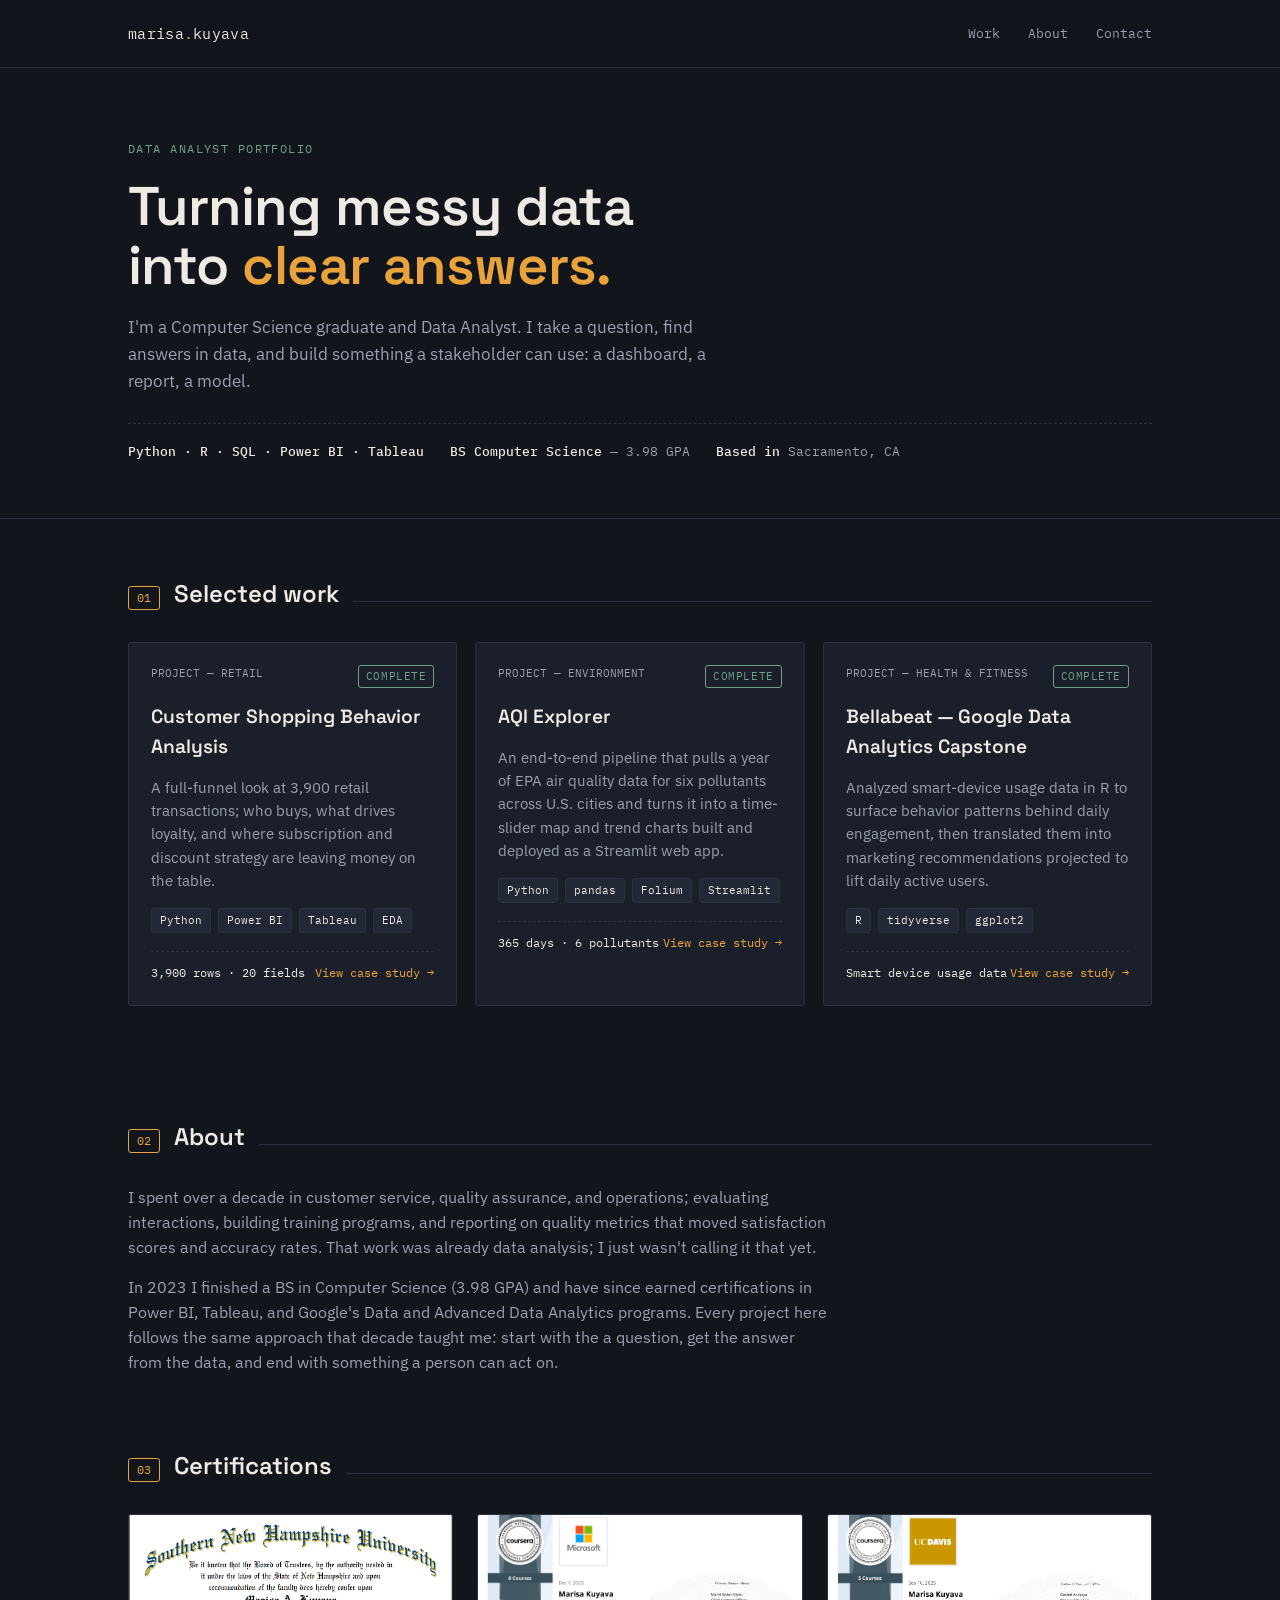
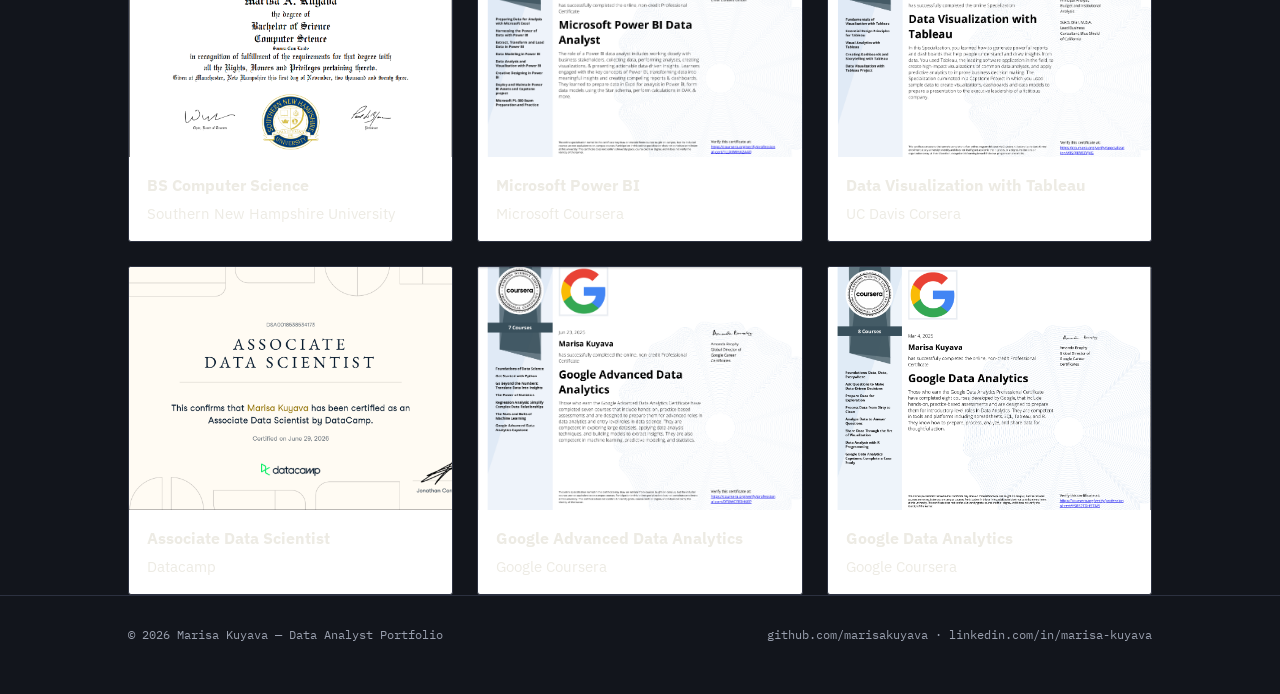
==== index.html @ cfd47272 "Initial commit" ====
<!DOCTYPE html>
<html lang="en">

<head>
  <meta charset="UTF-8">
  <meta name="viewport" content="width=device-width, initial-scale=1.0">
  <title>Marisa Kuyava — Data Analyst Portfolio</title>
  <link rel="preconnect" href="https://fonts.googleapis.com">
  <link
    href="https://fonts.googleapis.com/css2?family=Space+Grotesk:wght@500;600;700&family=IBM+Plex+Sans:wght@400;500&family=IBM+Plex+Mono:wght@400;500&display=swap"
    rel="stylesheet">
  <link rel="stylesheet" href="assets/style.css">
</head>

<body>

  <header class="site-header">
    <div class="wrap">
      <div class="logo">marisa<span>.</span>kuyava</div>
      <nav class="nav">
        <a href="#work">Work</a>
        <a href="#about">About</a>
        <a href="#contact">Contact</a>
      </nav>
    </div>
  </header>

  <section class="hero">
    <div class="wrap">
      <p class="eyebrow">Data Analyst Portfolio</p>
      <h1>Turning messy data<br>into <em>clear answers.</em></h1>
      <p class="lede">
        I'm a Computer Science graduate and Data Analyst.
        I take a question, find answers in data, and build
        something a stakeholder can use: a dashboard, a report, a
        model.
      </p>
      <div class="hero-meta">
        <span><b>Python · R · SQL · Power BI · Tableau</b></span>
        <span><b>BS Computer Science</b> — 3.98 GPA</span>
        <span><b>Based in</b> Sacramento, CA</span>
      </div>
    </div>
  </section>

  <section class="section" id="work">
    <div class="wrap">
      <div class="section-head">
        <span class="tag">01</span>
        <h2>Selected work</h2>
        <div class="rule"></div>
      </div>

      <div class="tickets">
        <div class="ticket">
          <div class="ticket-row">
            <span>PROJECT — RETAIL</span>
            <span class="stamp">Complete</span>
          </div>
          <h3>Customer Shopping Behavior Analysis</h3>
          <p>
            A full-funnel look at 3,900 retail transactions; who buys, what
            drives loyalty, and where subscription and discount strategy are
            leaving money on the table.
          </p>
          <div class="tools">
            <span class="chip">Python</span>
            <span class="chip">Power BI</span>
            <span class="chip">Tableau</span>
            <span class="chip">EDA</span>
          </div>
          <div class="ticket-foot">
            <span>3,900 rows · 20 fields</span>
            <a class="go" href="projects/customer-shopping-behavior.html">View case study →</a>
          </div>
        </div>

        <div class="ticket">
          <div class="ticket-row">
            <span>PROJECT — ENVIRONMENT</span>
            <span class="stamp">Complete</span>
          </div>
          <h3>AQI Explorer</h3>
          <p>
            An end-to-end pipeline that pulls a year of EPA air quality data
            for six pollutants across U.S. cities and turns it into a
            time-slider map and trend charts built and deployed as a
            Streamlit web app.
          </p>
          <div class="tools">
            <span class="chip">Python</span>
            <span class="chip">pandas</span>
            <span class="chip">Folium</span>
            <span class="chip">Streamlit</span>
          </div>
          <div class="ticket-foot">
            <span>365 days · 6 pollutants</span>
            <a class="go" href="projects/aqi-explorer.html">View case study →</a>
          </div>
        </div>

        <div class="ticket">
          <div class="ticket-row">
            <span>PROJECT — HEALTH & FITNESS</span>
            <span class="stamp">Complete</span>
          </div>
          <h3>Bellabeat — Google Data Analytics Capstone</h3>
          <p>
            Analyzed smart-device usage data in R to surface behavior patterns
            behind daily engagement, then translated them into marketing
            recommendations projected to lift daily active users.
          </p>
          <div class="tools">
            <span class="chip">R</span>
            <span class="chip">tidyverse</span>
            <span class="chip">ggplot2</span>
          </div>
          <div class="ticket-foot">
            <span>Smart device usage data</span>
            <a class="go" href="projects/bellabeat.html">View case study →</a>
          </div>
        </div>
      </div>
    </div>
  </section>

  <section class="section" id="about">
    <div class="wrap">
      <div class="section-head">
        <span class="tag">02</span>
        <h2>About</h2>
        <div class="rule"></div>
      </div>
      <div class="prose">
        <p>
          I spent over a decade in customer service, quality assurance, and
          operations; evaluating interactions, building training programs,
          and reporting on quality metrics that moved satisfaction scores and
          accuracy rates. That work was already data analysis; I just wasn't
          calling it that yet.
        </p>
        <p>
          In 2023 I finished a BS in Computer Science (3.98 GPA) and have
          since earned certifications in Power BI, Tableau, and Google's Data
          and Advanced Data Analytics programs. Every project here follows the
          same approach that decade taught me: start with the a question,
          get the answer from the data, and end with something a person can act on.
        </p>
      </div>
    </div>
  </section>

  <section id="certifications" class="tight" style="background:var(--paper)">
    <div class="wrap">
      <div class="section-head">
        <span class="tag">03</span>
        <h2>Certifications</h2>
        <div class="rule"></div>
      </div>
      

      <div class="cert-grid">

        <div class="cert-card">
          <div class="cert-thumb">
            <img src="images/Marisa Kuyava BS CS.png" alt="BS Computer Science Diploma">
          </div>
          <div class="cert-body">
            <h4>BS Computer Science</h4>
            <p class="cert-issuer">Southern New Hampshire University</p>
          </div>
        </div>

        <div class="cert-card">
          <div class="cert-thumb">
            <img src="images/MicrosoftPowerBIDataAnalyst.png" alt="Microsoft Power BI Certificate">
          </div>
          <div class="cert-body">
            <h4>Microsoft Power BI</h4>
            <p class="cert-issuer">Microsoft Coursera</p>
          </div>
        </div>

          <div class="cert-card">
            <div class="cert-thumb">
              <img src="images/Data_Visualization_Tableau_Specialization_UCDavis.png" alt="Data Visualization with Tableau Certificate">
            </div>
            <div class="cert-body">
              <h4>Data Visualization with Tableau</h4>
              <p class="cert-issuer">UC Davis Corsera</p>
            </div>
          </div>

        <div class="cert-card">
          <div class="cert-thumb">
            <img src="images/Data_Scientist_DataCamp.png" alt="Associate Data Scientist Certificate">
          </div>
          <div class="cert-body">
            <h4>Associate Data Scientist</h4>
            <p class="cert-issuer">Datacamp</p>
          </div>
        </div>

            <div class="cert-card">
              <div class="cert-thumb">
                <img src="images/GoogleAdvancedDataAnalytic.png" alt="Google Advanced Data Analytics Certificate">
              </div>
              <div class="cert-body">
                <h4>Google Advanced Data Analytics</h4>
                <p class="cert-issuer">Google Coursera</p>
              </div>
            </div>

        

        <div class="cert-card">
          <div class="cert-thumb">
            <img src="images/GoogleDataAnalytics.png" alt="Google Data Analytics Certificate">
          </div>
          <div class="cert-body">
            <h4>Google Data Analytics</h4>
            <p class="cert-issuer">Google Coursera</p>
          </div>
        </div>

      </div>
    </div>
  </section>

  <footer class="site-footer" id="contact">
    <div class="wrap" style="display:flex; justify-content:space-between; flex-wrap:wrap; gap:10px; width:100%;">
      <span>© 2026 Marisa Kuyava — Data Analyst Portfolio</span>
      <span>github.com/marisakuyava · linkedin.com/in/marisa-kuyava</span>
    </div>
  </footer>

  <div class="lightbox" id="certLightbox">
    <button class="lightbox-close" id="certLightboxClose" aria-label="Close">&times;</button>
    <img src="" alt="" id="certLightboxImg">
  </div>

  <script>
  const lightbox = document.getElementById("certLightbox");
  const lightboxImg = document.getElementById("certLightboxImg");

  document.querySelectorAll(".cert-thumb img").forEach((img) => {
    img.addEventListener("click", () => {
      lightboxImg.src = img.src;
      lightboxImg.alt = img.alt;
      lightbox.classList.add("open");
    });
  });

  function closeLightbox() { lightbox.classList.remove("open"); }

  document.getElementById("certLightboxClose").addEventListener("click", closeLightbox);
  lightbox.addEventListener("click", (e) => { if (e.target === lightbox) closeLightbox(); });
  document.addEventListener("keydown", (e) => { if (e.key === "Escape") closeLightbox(); });
</script>

</body>

</html>
---- assets/style.css ----
/* ---------- Tokens ---------- */
:root{
  --bg: #12151c;
  --surface: #1b1f29;
  --surface-2: #232837;
  --line: #2c3140;
  --text: #edebe4;
  --text-dim: #9aa0af;
  --amber: #e8a33d;
  --sage: #6fa08c;
  --mono: "IBM Plex Mono", "SF Mono", Consolas, monospace;
  --sans: "IBM Plex Sans", -apple-system, Segoe UI, Roboto, sans-serif;
  --disp: "Space Grotesk", var(--sans);
  --radius: 3px;
}

@media (prefers-reduced-motion: reduce){
  *{ animation-duration: 0.01ms !important; transition-duration: 0.01ms !important; }
}

*{ box-sizing: border-box; }
html{ scroll-behavior: smooth; }
body{
  margin:0;
  background: var(--bg);
  color: var(--text);
  font-family: var(--sans);
  line-height: 1.55;
  font-size: 16px;
}

a{ color: inherit; text-decoration: none; }
a:focus-visible, button:focus-visible{
  outline: 2px solid var(--amber);
  outline-offset: 3px;
}

img{ max-width:100%; display:block; }

.wrap{
  max-width: 1080px;
  margin: 0 auto;
  padding: 0 28px;
}

/* ---------- Header ---------- */
.site-header{
  border-bottom: 1px solid var(--line);
  padding: 22px 0;
  position: sticky; top:0;
  background: rgba(18,21,28,0.92);
  backdrop-filter: blur(6px);
  z-index: 10;
}
.site-header .wrap{
  display:flex; align-items:center; justify-content:space-between;
}
.logo{
  font-family: var(--mono);
  font-size: 15px;
  letter-spacing: 0.02em;
  color: var(--text);
}
.logo span{ color: var(--amber); }
.nav{ display:flex; gap:28px; font-family: var(--mono); font-size: 13px; color: var(--text-dim); }
.nav a:hover{ color: var(--text); }

/* ---------- Hero ---------- */
.hero{
  padding: 72px 0 56px;
  border-bottom: 1px solid var(--line);
}
.hero .eyebrow{
  font-family: var(--mono);
  font-size: 12px;
  letter-spacing: 0.12em;
  text-transform: uppercase;
  color: var(--sage);
  margin: 0 0 18px;
}
.hero h1{
  font-family: var(--disp);
  font-size: clamp(2.1rem, 5vw, 3.4rem);
  line-height: 1.08;
  margin: 0 0 20px;
  font-weight: 600;
  letter-spacing: -0.01em;
}
.hero h1 em{
  font-style: normal;
  color: var(--amber);
}
.hero p.lede{
  max-width: 620px;
  font-size: 1.08rem;
  color: var(--text-dim);
  margin: 0 0 28px;
}
.hero-meta{
  display:flex; gap:26px; flex-wrap: wrap;
  font-family: var(--mono); font-size: 13px; color: var(--text-dim);
  border-top: 1px dashed var(--line);
  padding-top: 18px; margin-top: 8px;
}
.hero-meta b{ color: var(--text); font-weight: 500; }

/* ---------- Section labels ---------- */
.section{ padding: 56px 0; }
.section-head{
  display:flex; align-items:baseline; gap:14px;
  margin-bottom: 30px;
}
.section-head .tag{
  font-family: var(--mono); font-size: 12px; color: var(--amber);
  border: 1px solid var(--amber); border-radius: var(--radius);
  padding: 2px 8px;
}
.section-head h2{
  font-family: var(--disp); font-size: 1.5rem; margin:0; font-weight: 600;
}
.section-head .rule{
  flex:1; height:1px; background: var(--line);
}

/* ---------- Project tickets (signature element) ---------- */
.tickets{
  display:grid;
  grid-template-columns: repeat(auto-fill, minmax(300px, 1fr));
  gap: 18px;
}
.ticket{
  background: var(--surface);
  border: 1px solid var(--line);
  border-radius: var(--radius);
  padding: 22px;
  display:flex; flex-direction:column; gap:14px;
  transition: border-color .15s ease, transform .15s ease;
  position: relative;
}
.ticket:hover{ border-color: var(--amber); transform: translateY(-2px); }
.ticket-row{
  display:flex; justify-content:space-between; align-items:flex-start;
  font-family: var(--mono); font-size: 11px; color: var(--text-dim);
}
.stamp{
  font-family: var(--mono); font-size: 11px;
  border: 1px solid var(--sage); color: var(--sage);
  border-radius: var(--radius); padding: 2px 7px;
  text-transform: uppercase; letter-spacing: .05em;
}
.ticket h3{
  font-family: var(--disp); font-size: 1.2rem; margin:0; font-weight: 600;
}
.ticket p{ margin:0; color: var(--text-dim); font-size: 0.94rem; }
.ticket .tools{
  display:flex; flex-wrap:wrap; gap:7px; margin-top:2px;
}
.chip{
  font-family: var(--mono); font-size: 11px; color: var(--text);
  background: var(--surface-2); border: 1px solid var(--line);
  border-radius: var(--radius); padding: 3px 8px;
}
.ticket-foot{
  display:flex; justify-content:space-between; align-items:center;
  border-top: 1px dashed var(--line); padding-top: 12px; margin-top:4px;
  font-family: var(--mono); font-size: 12px;
}
.ticket-foot .go{ color: var(--amber); }
.ticket-foot .go:hover{ text-decoration: underline; }

/* ---------- Stat strip ---------- */
.stats{
  display:grid;
  grid-template-columns: repeat(auto-fit, minmax(140px,1fr));
  border: 1px solid var(--line);
  border-radius: var(--radius);
  overflow: hidden;
}
.stat{
  padding: 18px 20px;
  border-right: 1px solid var(--line);
  background: var(--surface);
}
.stat:last-child{ border-right:none; }
.stat .num{
  font-family: var(--disp); font-size: 1.7rem; color: var(--amber); font-weight:600;
}
.stat .label{
  font-family: var(--mono); font-size: 11px; color: var(--text-dim);
  text-transform: uppercase; letter-spacing: .04em; margin-top: 4px;
}

/* ===========================================================
   Certifications
   =========================================================== */
.cert-grid {
  display: grid;
  grid-template-columns: repeat(3, 1fr);
  gap: 24px;
}

.cert-card {
  border: 1px solid var(--line);
  border-radius: var(--radius);
  overflow: hidden;
  background: #fff;
  transition: transform 0.15s ease, border-color 0.15s ease;
}

.cert-card:hover {
  transform: translateY(-3px);
  border-color: var(--teal);
}

.cert-thumb {
  aspect-ratio: 4/3;
  background: var(--tag);
  display: flex;
  align-items: center;
  justify-content: center;
  overflow: hidden;
}

.cert-thumb img {
  width: 100%;
  height: 100%;
  object-fit: cover;
}

.cert-body {
  padding: 16px 18px 14px;
}

.cert-body h4 {
  font-size: 16px;
  margin: 0 0 4px;
}

.cert-issuer {
  font-size: 15px;
  color: var(--muted);
  margin: 0 0 2px;
}

.cert-date {
  font-family: var(--font-mono);
  font-size: 11px;
  color: var(--muted);
  text-transform: uppercase;
  letter-spacing: 0.03em;
}

@media (max-width: 860px) {
  .cert-grid {
    grid-template-columns: 1fr;
  }
}

/* ===========================================================
   Certifications — lightbox
   =========================================================== */
.cert-thumb img {
  cursor: zoom-in;
}

.lightbox {
  position: fixed;
  inset: 0;
  background: rgba(29, 42, 53, 0.92);
  /* var(--ink) at 92% */
  display: none;
  align-items: center;
  justify-content: center;
  padding: 40px;
  z-index: 100;
}

.lightbox.open {
  display: flex;
}

.lightbox img {
  max-width: min(90vw, 900px);
  max-height: 85vh;
  width: auto;
  height: auto;
  border-radius: 6px;
  box-shadow: 0 20px 60px rgba(0, 0, 0, 0.4);
}

.lightbox-close {
  position: absolute;
  top: 24px;
  right: 28px;
  width: 40px;
  height: 40px;
  border-radius: 50%;
  border: none;
  background: rgba(255, 255, 255, 0.12);
  color: #fff;
  font-size: 20px;
  line-height: 1;
  cursor: pointer;
}

.lightbox-close:hover {
  background: rgba(255, 255, 255, 0.22);
}

/* ---------- Prose blocks ---------- */
.prose{ max-width: 700px; color: var(--text-dim); }
.prose p{ margin: 0 0 16px; }
.prose strong{ color: var(--text); }

/* ---------- Findings list ---------- */
.findings{ display:flex; flex-direction:column; gap:14px; }
.finding{
  display:flex; gap:16px;
  border: 1px solid var(--line); border-radius: var(--radius);
  padding: 16px 18px; background: var(--surface);
}
.finding .mark{
  font-family: var(--mono); color: var(--amber); font-size: 13px; flex-shrink:0;
}
.finding p{ margin:0; color: var(--text-dim); }
.finding strong{ color: var(--text); }

/* ---------- Visual placeholders ---------- */
.visual-grid{
  display:grid; grid-template-columns: repeat(auto-fit,minmax(320px,1fr));
  gap: 18px;
}
.visual{
  border: 1px solid var(--line); border-radius: var(--radius);
  background: var(--surface);
  aspect-ratio: 16/10;
  display:flex; align-items:center; justify-content:center;
  flex-direction:column; gap:8px;
  color: var(--text-dim); font-family: var(--mono); font-size: 12px;
  text-align:center; padding: 20px;
}
.visual .ph-icon{ font-size: 22px; color: var(--amber); }

/* ---------- Links row ---------- */
.linkrow{ display:flex; flex-wrap:wrap; gap:12px; }
.btn{
  font-family: var(--mono); font-size: 13px;
  border: 1px solid var(--line); border-radius: var(--radius);
  padding: 10px 16px; background: var(--surface);
  transition: border-color .15s ease;
}
.btn:hover{ border-color: var(--amber); color: var(--amber); }
.btn.primary{ border-color: var(--amber); color: var(--amber); }

/* ---------- Footer ---------- */
.site-footer{
  border-top: 1px solid var(--line);
  padding: 30px 0 50px;
  font-family: var(--mono); font-size: 12px; color: var(--text-dim);
  display:flex; justify-content:space-between; flex-wrap:wrap; gap:10px;
}

/* ---------- Back link ---------- */
.back{
  font-family: var(--mono); font-size: 13px; color: var(--text-dim);
  display:inline-block; margin-bottom: 24px;
}
.back:hover{ color: var(--amber); }

@media (max-width: 640px){
  .nav{ display:none; }
  .hero{ padding: 48px 0 40px; }
  .section{ padding: 40px 0; }
}
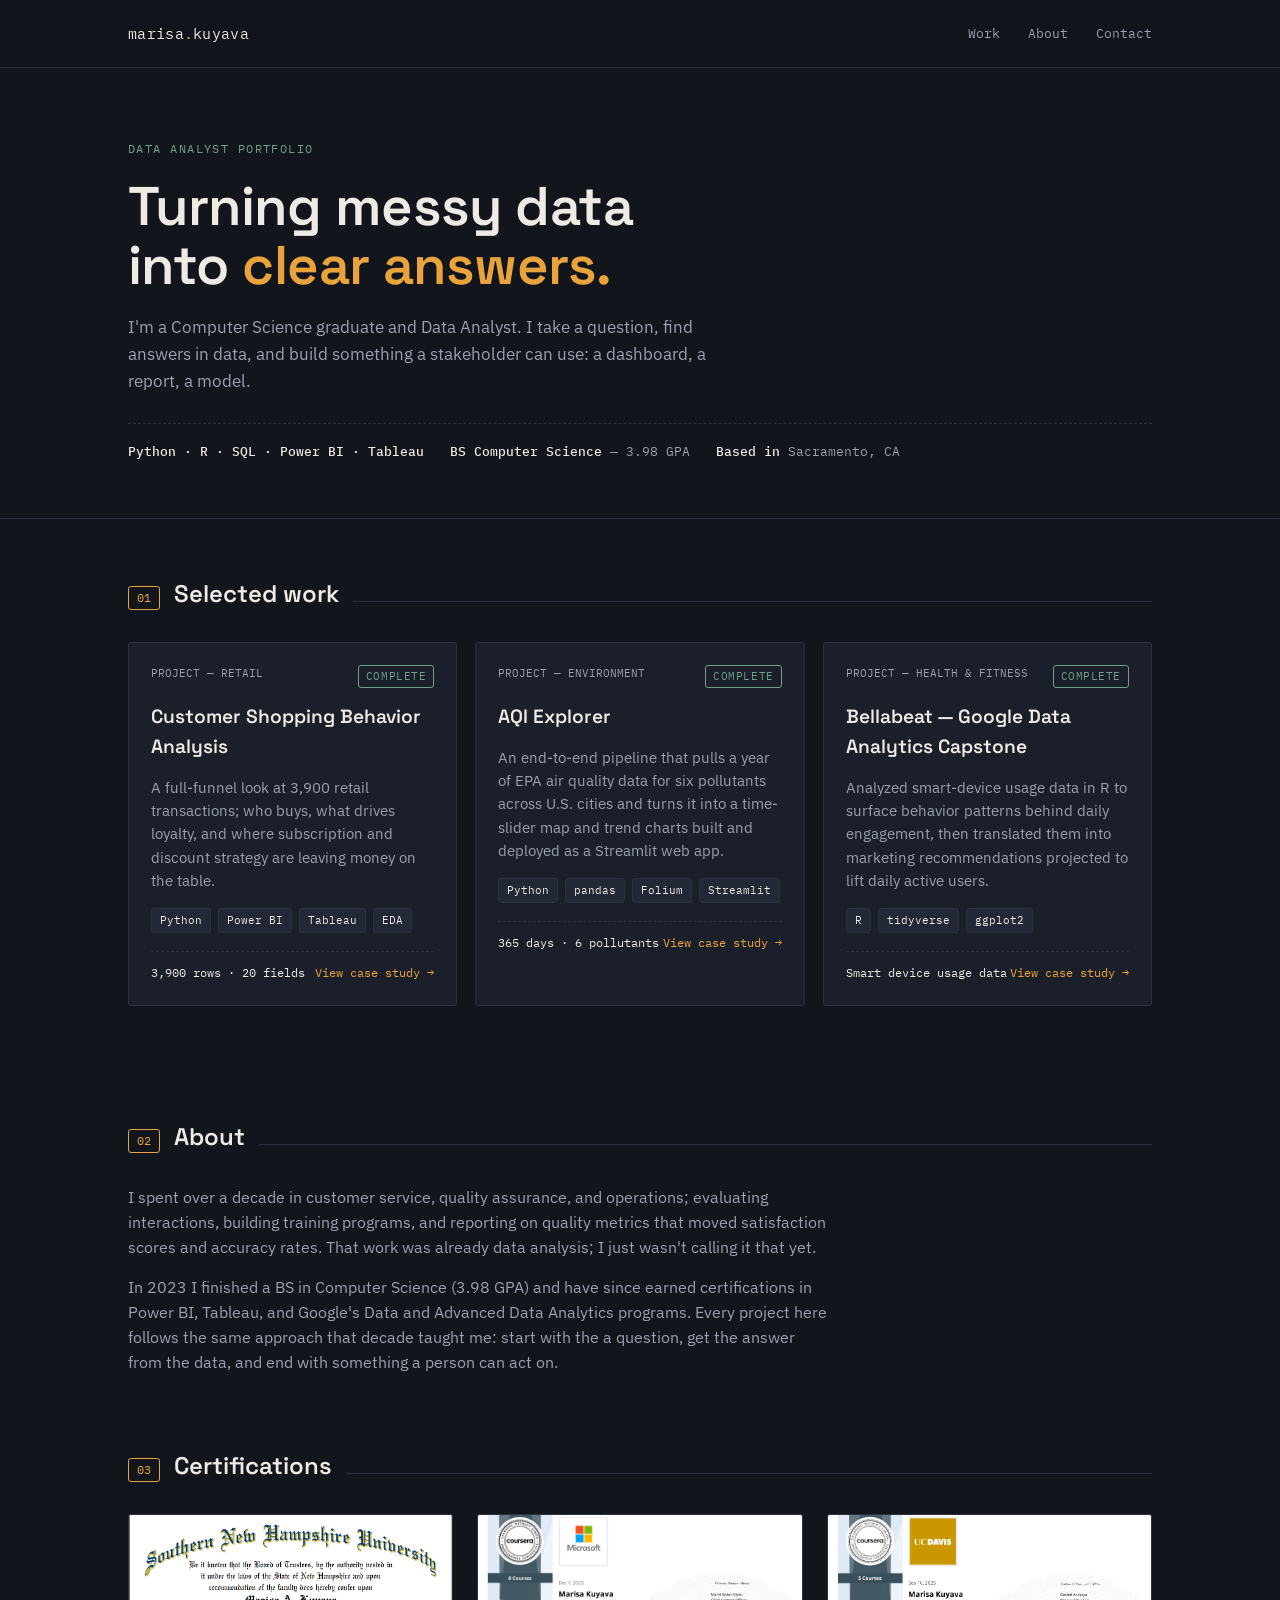
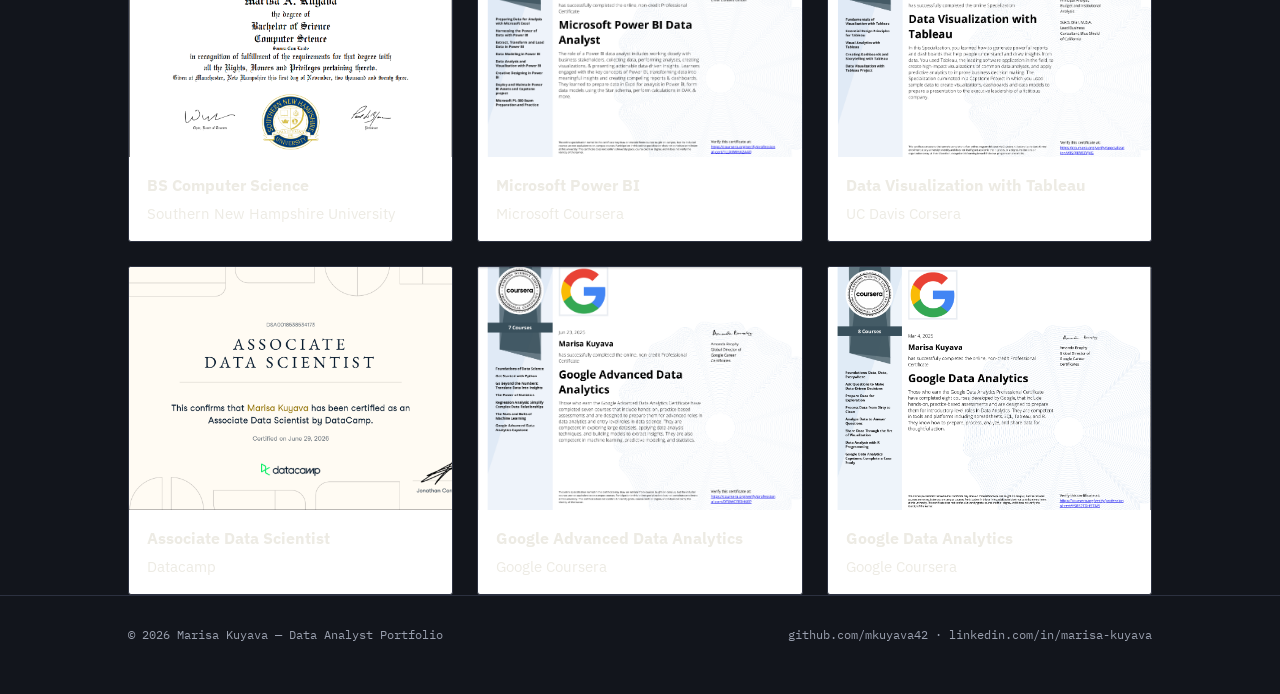
==== commit 9ba56b3c: "fixed contact links" ====
--- a/index.html
+++ b/index.html
@@ -157,7 +157,7 @@
         <h2>Certifications</h2>
         <div class="rule"></div>
       </div>
-      
+
 
       <div class="cert-grid">
 
@@ -181,15 +181,16 @@
           </div>
         </div>
 
-          <div class="cert-card">
-            <div class="cert-thumb">
-              <img src="images/Data_Visualization_Tableau_Specialization_UCDavis.png" alt="Data Visualization with Tableau Certificate">
-            </div>
-            <div class="cert-body">
-              <h4>Data Visualization with Tableau</h4>
-              <p class="cert-issuer">UC Davis Corsera</p>
-            </div>
-          </div>
+        <div class="cert-card">
+          <div class="cert-thumb">
+            <img src="images/Data_Visualization_Tableau_Specialization_UCDavis.png"
+              alt="Data Visualization with Tableau Certificate">
+          </div>
+          <div class="cert-body">
+            <h4>Data Visualization with Tableau</h4>
+            <p class="cert-issuer">UC Davis Corsera</p>
+          </div>
+        </div>
 
         <div class="cert-card">
           <div class="cert-thumb">
@@ -201,17 +202,17 @@
           </div>
         </div>
 
-            <div class="cert-card">
-              <div class="cert-thumb">
-                <img src="images/GoogleAdvancedDataAnalytic.png" alt="Google Advanced Data Analytics Certificate">
-              </div>
-              <div class="cert-body">
-                <h4>Google Advanced Data Analytics</h4>
-                <p class="cert-issuer">Google Coursera</p>
-              </div>
-            </div>
-
-        
+        <div class="cert-card">
+          <div class="cert-thumb">
+            <img src="images/GoogleAdvancedDataAnalytic.png" alt="Google Advanced Data Analytics Certificate">
+          </div>
+          <div class="cert-body">
+            <h4>Google Advanced Data Analytics</h4>
+            <p class="cert-issuer">Google Coursera</p>
+          </div>
+        </div>
+
+
 
         <div class="cert-card">
           <div class="cert-thumb">
@@ -230,7 +231,11 @@
   <footer class="site-footer" id="contact">
     <div class="wrap" style="display:flex; justify-content:space-between; flex-wrap:wrap; gap:10px; width:100%;">
       <span>© 2026 Marisa Kuyava — Data Analyst Portfolio</span>
-      <span>github.com/marisakuyava · linkedin.com/in/marisa-kuyava</span>
+      <span>
+        <a href="https://github.com/mkuyava42" target="_blank" rel="noopener">github.com/mkuyava42</a>
+        ·
+        <a href="https://linkedin.com/in/marisa-kuyava" target="_blank" rel="noopener">linkedin.com/in/marisa-kuyava</a>
+      </span>
     </div>
   </footer>
 
@@ -240,23 +245,23 @@
   </div>
 
   <script>
-  const lightbox = document.getElementById("certLightbox");
-  const lightboxImg = document.getElementById("certLightboxImg");
-
-  document.querySelectorAll(".cert-thumb img").forEach((img) => {
-    img.addEventListener("click", () => {
-      lightboxImg.src = img.src;
-      lightboxImg.alt = img.alt;
-      lightbox.classList.add("open");
+    const lightbox = document.getElementById("certLightbox");
+    const lightboxImg = document.getElementById("certLightboxImg");
+
+    document.querySelectorAll(".cert-thumb img").forEach((img) => {
+      img.addEventListener("click", () => {
+        lightboxImg.src = img.src;
+        lightboxImg.alt = img.alt;
+        lightbox.classList.add("open");
+      });
     });
-  });
-
-  function closeLightbox() { lightbox.classList.remove("open"); }
-
-  document.getElementById("certLightboxClose").addEventListener("click", closeLightbox);
-  lightbox.addEventListener("click", (e) => { if (e.target === lightbox) closeLightbox(); });
-  document.addEventListener("keydown", (e) => { if (e.key === "Escape") closeLightbox(); });
-</script>
+
+    function closeLightbox() { lightbox.classList.remove("open"); }
+
+    document.getElementById("certLightboxClose").addEventListener("click", closeLightbox);
+    lightbox.addEventListener("click", (e) => { if (e.target === lightbox) closeLightbox(); });
+    document.addEventListener("keydown", (e) => { if (e.key === "Escape") closeLightbox(); });
+  </script>
 
 </body>
 
